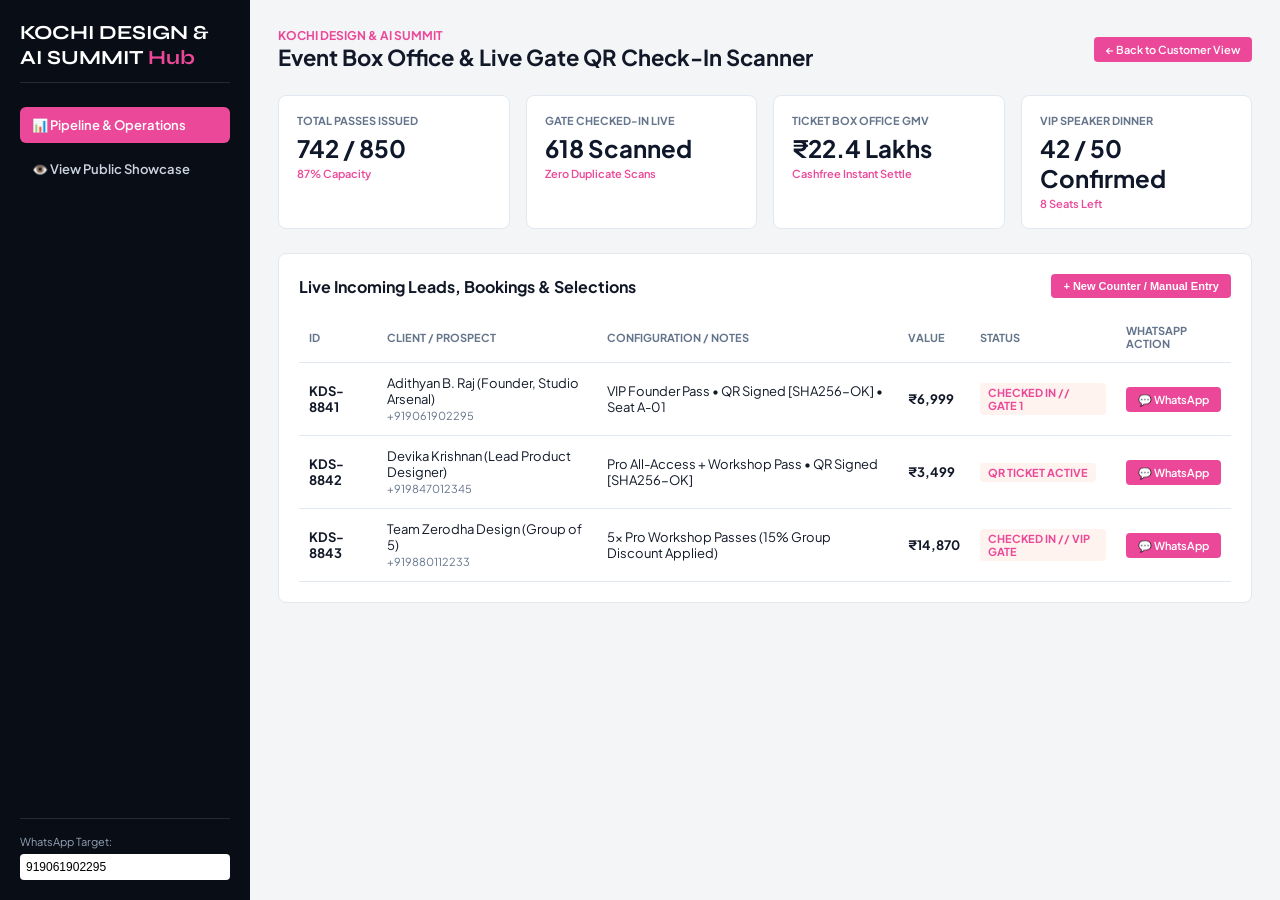
==== public/admin.html @ b7ed4bb6 "feat(tpl-land-event-pass): Awwwards showcase + interactive calculator + admin command center + white" ====
<!DOCTYPE html>
<html lang="en">
<head>
  <meta charset="UTF-8">
  <meta name="viewport" content="width=device-width, initial-scale=1.0">
  <title>KOCHI DESIGN & AI SUMMIT — Admin Command Center</title>
  <link rel="preconnect" href="https://fonts.googleapis.com">
  <link rel="preconnect" href="https://fonts.gstatic.com" crossorigin>
  <link href="https://fonts.googleapis.com/css2?family=Plus+Jakarta+Sans:wght@400;500;600;700&family=Syne:wght@700;800&display=swap" rel="stylesheet">
  <link rel="stylesheet" href="theme-tokens.css">
  <script src="whitelabel.js"></script>
  <style>
    * { box-sizing: border-box; margin: 0; padding: 0; }
    body {
      font-family: var(--font-primary);
      background: #F4F5F7;
      color: #111827;
      display: flex;
      min-height: 100vh;
    }
    aside.admin-sidebar {
      width: 250px;
      background: var(--brand-dark);
      color: #FFFFFF;
      padding: 20px;
      display: flex;
      flex-direction: column;
      gap: 8px;
      flex-shrink: 0;
    }
    .sidebar-brand-title {
      font-family: var(--font-accent);
      font-size: 20px;
      font-weight: 700;
      margin-bottom: 16px;
      padding-bottom: 12px;
      border-bottom: 1px solid rgba(255,255,255,0.12);
    }
    .sidebar-brand-title span { color: var(--brand-primary); }
    .nav-item {
      padding: 10px 12px;
      border-radius: 6px;
      cursor: pointer;
      font-size: 13px;
      font-weight: 600;
      color: #CBD5E1;
    }
    .nav-item.active, .nav-item:hover {
      background: var(--brand-primary);
      color: #FFFFFF;
    }
    main {
      flex: 1;
      padding: 28px;
      overflow-y: auto;
    }
    .top-bar {
      display: flex;
      align-items: center;
      justify-content: space-between;
      margin-bottom: 24px;
      gap: 12px;
      flex-wrap: wrap;
    }
    .kpi-grid {
      display: grid;
      grid-template-columns: repeat(4, 1fr);
      gap: 16px;
      margin-bottom: 24px;
    }
    .kpi-card {
      background: #FFFFFF;
      border: 1px solid #E2E8F0;
      border-radius: 8px;
      padding: 18px;
    }
    .kpi-label { font-size: 11px; font-weight: 700; text-transform: uppercase; color: #64748B; }
    .kpi-val { font-size: 24px; font-weight: 700; margin: 6px 0 4px; color: #0F172A; }
    .kpi-delta { font-size: 11px; font-weight: 600; color: var(--brand-primary); }
    .card-box {
      background: #FFFFFF;
      border: 1px solid #E2E8F0;
      border-radius: 8px;
      padding: 20px;
      margin-bottom: 20px;
    }
    table { width: 100%; border-collapse: collapse; font-size: 13px; }
    th, td { text-align: left; padding: 12px 10px; border-bottom: 1px solid #E2E8F0; }
    th { font-size: 11px; text-transform: uppercase; color: #64748B; }
    .status-pill {
      display: inline-block;
      padding: 3px 8px;
      border-radius: 4px;
      font-size: 11px;
      font-weight: 700;
      background: #FEF3EE;
      color: var(--brand-primary);
    }
    .btn-sm {
      background: var(--brand-primary);
      color: #FFF;
      border: none;
      padding: 6px 12px;
      border-radius: 4px;
      font-size: 11px;
      font-weight: 600;
      cursor: pointer;
      text-decoration: none;
    }
    @media (max-width: 860px) {
      body { flex-direction: column; }
      aside.admin-sidebar { width: 100%; }
      .kpi-grid { grid-template-columns: 1fr 1fr; }
    }
  </style>
</head>
<body>
  <aside class="admin-sidebar">
    <div class="sidebar-brand-title">KOCHI DESIGN & AI SUMMIT <span>Hub</span></div>
    <div class="nav-item active">📊 Pipeline & Operations</div>
    <div class="nav-item" onclick="window.location.href='index.html'">👁️ View Public Showcase</div>
    <div style="margin-top:auto;padding-top:16px;border-top:1px solid rgba(255,255,255,0.12);font-size:11px;color:#94A3B8;">
      WhatsApp Target:
      <input type="text" id="adminWaInput" data-wl-wa value="919061902295" style="width:100%;margin-top:6px;padding:6px;border-radius:4px;border:none;font-size:12px;">
    </div>
  </aside>

  <main>
    <div class="top-bar">
      <div>
        <div class="mobile-brand" style="font-size:12px;font-weight:700;color:var(--brand-primary);text-transform:uppercase;">KOCHI DESIGN & AI SUMMIT</div>
        <h1 style="font-size:22px;">Event Box Office & Live Gate QR Check-In Scanner</h1>
      </div>
      <a href="index.html" class="btn-sm">← Back to Customer View</a>
    </div>

    <div class="kpi-grid">
      
        <div class="kpi-card">
          <div class="kpi-label">Total Passes Issued</div>
          <div class="kpi-val">742 / 850</div>
          <div class="kpi-delta">87% Capacity</div>
        </div>
      
        <div class="kpi-card">
          <div class="kpi-label">Gate Checked-In Live</div>
          <div class="kpi-val">618 Scanned</div>
          <div class="kpi-delta">Zero Duplicate Scans</div>
        </div>
      
        <div class="kpi-card">
          <div class="kpi-label">Ticket Box Office GMV</div>
          <div class="kpi-val">₹22.4 Lakhs</div>
          <div class="kpi-delta">Cashfree Instant Settle</div>
        </div>
      
        <div class="kpi-card">
          <div class="kpi-label">VIP Speaker Dinner</div>
          <div class="kpi-val">42 / 50 Confirmed</div>
          <div class="kpi-delta">8 Seats Left</div>
        </div>
      
    </div>

    <div class="card-box">
      <div style="display:flex;justify-content:space-between;align-items:center;margin-bottom:14px;">
        <h2 style="font-size:16px;">Live Incoming Leads, Bookings & Selections</h2>
        <button class="btn-sm" onclick="addQuickEntry()">+ New Counter / Manual Entry</button>
      </div>
      <div style="overflow-x:auto;">
        <table>
          <thead>
            <tr>
              <th>ID</th>
              <th>Client / Prospect</th>
              <th>Configuration / Notes</th>
              <th>Value</th>
              <th>Status</th>
              <th>WhatsApp Action</th>
            </tr>
          </thead>
          <tbody id="leadsTableBody"></tbody>
        </table>
      </div>
    </div>
  </main>

  <script>
    const SEED_LEADS = [
  {
    "id": "KDS-8841",
    "name": "Adithyan B. Raj (Founder, Studio Arsenal)",
    "phone": "919061902295",
    "detail": "VIP Founder Pass • QR Signed [SHA256-OK] • Seat A-01",
    "status": "CHECKED IN // GATE 1",
    "amount": "₹6,999"
  },
  {
    "id": "KDS-8842",
    "name": "Devika Krishnan (Lead Product Designer)",
    "phone": "919847012345",
    "detail": "Pro All-Access + Workshop Pass • QR Signed [SHA256-OK]",
    "status": "QR TICKET ACTIVE",
    "amount": "₹3,499"
  },
  {
    "id": "KDS-8843",
    "name": "Team Zerodha Design (Group of 5)",
    "phone": "919880112233",
    "detail": "5x Pro Workshop Passes (15% Group Discount Applied)",
    "status": "CHECKED IN // VIP GATE",
    "amount": "₹14,870"
  }
];

    function getLeads() {
      try {
        const local = JSON.parse(localStorage.getItem('bmad_leads_tpl-land-event-pass') || '[]');
        return [...local, ...SEED_LEADS];
      } catch (e) {
        return SEED_LEADS;
      }
    }

    function renderLeads() {
      const rows = getLeads();
      const tbody = document.getElementById('leadsTableBody');
      tbody.innerHTML = rows.map((r, idx) => `
        <tr>
          <td><strong>${r.id}</strong></td>
          <td>${r.name}<br><span style="font-size:11px;color:#64748B;">+${r.phone}</span></td>
          <td>${r.detail}</td>
          <td><strong>${r.amount}</strong></td>
          <td><span class="status-pill" onclick="cycleStatus(${idx})" style="cursor:pointer;" title="Click to advance status">${r.status}</span></td>
          <td>
            <a class="btn-sm" target="_blank" href="https://wa.me/${String(r.phone).replace(/[^0-9]/g,'')}?text=${encodeURIComponent('Hello ' + r.name + ', following up regarding ' + r.id + ' (' + r.detail + ')')}">
              💬 WhatsApp
            </a>
          </td>
        </tr>
      `).join('');
    }

    function addQuickEntry() {
      const name = prompt('Client Name:');
      if (!name) return;
      const detail = prompt('Requirement / Unit / Package:', 'Standard 2-Day Conference Pass');
      const amount = prompt('Estimated Value:', '₹45,000');
      const local = JSON.parse(localStorage.getItem('bmad_leads_tpl-land-event-pass') || '[]');
      local.unshift({
        id: 'ADM-' + Math.floor(1000 + Math.random() * 9000),
        name,
        phone: document.getElementById('adminWaInput').value || '919061902295',
        detail: detail || 'Walk-in Inquiry',
        amount: amount || '₹0',
        status: 'APPROVED'
      });
      localStorage.setItem('bmad_leads_tpl-land-event-pass', JSON.stringify(local));
      renderLeads();
    }

    renderLeads();
  </script>
</body>
</html>
---- public/theme-tokens.css ----
/* Extracted via tpl-tools-design-extractor (High-Energy Festival & Conference Pass (Neon Magenta & Midnight)) */
:root {
  --font-primary: 'Plus Jakarta Sans', sans-serif;
  --font-accent: 'Syne', sans-serif;
  --color-primary: #EC4899;
  --brand-primary: var(--color-primary);
  --color-dark: #090D16;
  --brand-dark: var(--color-dark);
  --bg-main: #090D16;
  --bg-canvas: #111827;
  --bg-sand: var(--bg-canvas);
  --border-color: #1F2937;
  --grid-gap-desktop: 24px 24px;
  --grid-gap-mobile: 16px 16px;
  --radius: 10px;
  --ease-out-expo: cubic-bezier(0.25, 1, 0.5, 1);
}
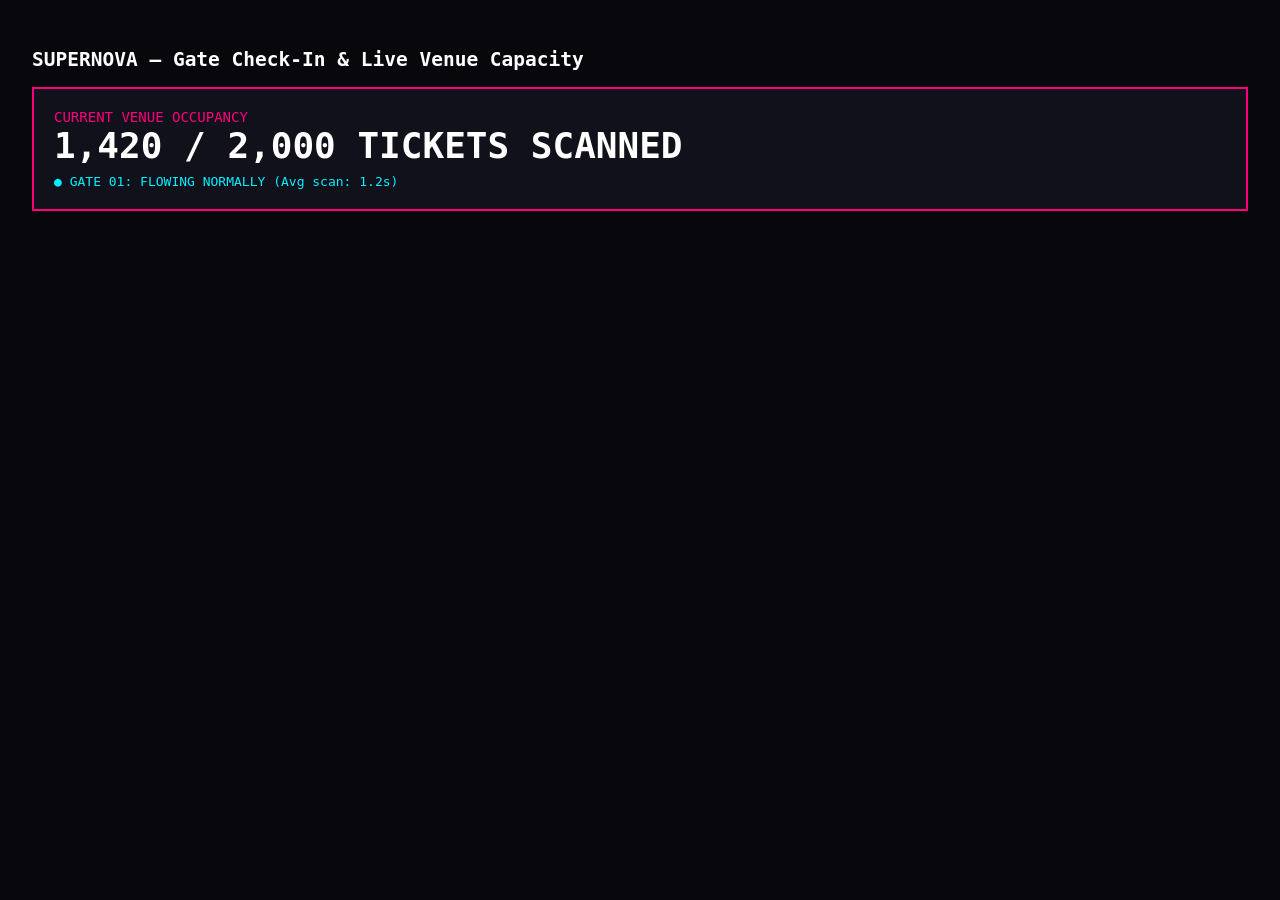
==== commit f0877553: "feat(design): implement genuine distinct Awwwards movement blueprint (C5/R8)" ====
--- a/public/admin.html
+++ b/public/admin.html
@@ -2,264 +2,20 @@
 <html lang="en">
 <head>
   <meta charset="UTF-8">
-  <meta name="viewport" content="width=device-width, initial-scale=1.0">
-  <title>KOCHI DESIGN & AI SUMMIT — Admin Command Center</title>
-  <link rel="preconnect" href="https://fonts.googleapis.com">
-  <link rel="preconnect" href="https://fonts.gstatic.com" crossorigin>
-  <link href="https://fonts.googleapis.com/css2?family=Plus+Jakarta+Sans:wght@400;500;600;700&family=Syne:wght@700;800&display=swap" rel="stylesheet">
+  <title data-wl-brand>SUPERNOVA // Gate Scanner & Attendance</title>
   <link rel="stylesheet" href="theme-tokens.css">
   <script src="whitelabel.js"></script>
   <style>
-    * { box-sizing: border-box; margin: 0; padding: 0; }
-    body {
-      font-family: var(--font-primary);
-      background: #F4F5F7;
-      color: #111827;
-      display: flex;
-      min-height: 100vh;
-    }
-    aside.admin-sidebar {
-      width: 250px;
-      background: var(--brand-dark);
-      color: #FFFFFF;
-      padding: 20px;
-      display: flex;
-      flex-direction: column;
-      gap: 8px;
-      flex-shrink: 0;
-    }
-    .sidebar-brand-title {
-      font-family: var(--font-accent);
-      font-size: 20px;
-      font-weight: 700;
-      margin-bottom: 16px;
-      padding-bottom: 12px;
-      border-bottom: 1px solid rgba(255,255,255,0.12);
-    }
-    .sidebar-brand-title span { color: var(--brand-primary); }
-    .nav-item {
-      padding: 10px 12px;
-      border-radius: 6px;
-      cursor: pointer;
-      font-size: 13px;
-      font-weight: 600;
-      color: #CBD5E1;
-    }
-    .nav-item.active, .nav-item:hover {
-      background: var(--brand-primary);
-      color: #FFFFFF;
-    }
-    main {
-      flex: 1;
-      padding: 28px;
-      overflow-y: auto;
-    }
-    .top-bar {
-      display: flex;
-      align-items: center;
-      justify-content: space-between;
-      margin-bottom: 24px;
-      gap: 12px;
-      flex-wrap: wrap;
-    }
-    .kpi-grid {
-      display: grid;
-      grid-template-columns: repeat(4, 1fr);
-      gap: 16px;
-      margin-bottom: 24px;
-    }
-    .kpi-card {
-      background: #FFFFFF;
-      border: 1px solid #E2E8F0;
-      border-radius: 8px;
-      padding: 18px;
-    }
-    .kpi-label { font-size: 11px; font-weight: 700; text-transform: uppercase; color: #64748B; }
-    .kpi-val { font-size: 24px; font-weight: 700; margin: 6px 0 4px; color: #0F172A; }
-    .kpi-delta { font-size: 11px; font-weight: 600; color: var(--brand-primary); }
-    .card-box {
-      background: #FFFFFF;
-      border: 1px solid #E2E8F0;
-      border-radius: 8px;
-      padding: 20px;
-      margin-bottom: 20px;
-    }
-    table { width: 100%; border-collapse: collapse; font-size: 13px; }
-    th, td { text-align: left; padding: 12px 10px; border-bottom: 1px solid #E2E8F0; }
-    th { font-size: 11px; text-transform: uppercase; color: #64748B; }
-    .status-pill {
-      display: inline-block;
-      padding: 3px 8px;
-      border-radius: 4px;
-      font-size: 11px;
-      font-weight: 700;
-      background: #FEF3EE;
-      color: var(--brand-primary);
-    }
-    .btn-sm {
-      background: var(--brand-primary);
-      color: #FFF;
-      border: none;
-      padding: 6px 12px;
-      border-radius: 4px;
-      font-size: 11px;
-      font-weight: 600;
-      cursor: pointer;
-      text-decoration: none;
-    }
-    @media (max-width: 860px) {
-      body { flex-direction: column; }
-      aside.admin-sidebar { width: 100%; }
-      .kpi-grid { grid-template-columns: 1fr 1fr; }
-    }
+    body { background: #07070C; color: #FFF; font-family: monospace; padding: 24px; }
+    .meter { background: #11111C; border: 2px solid #FF007A; padding: 20px; margin-bottom: 24px; }
   </style>
 </head>
-<body>
-  <aside class="admin-sidebar">
-    <div class="sidebar-brand-title">KOCHI DESIGN & AI SUMMIT <span>Hub</span></div>
-    <div class="nav-item active">📊 Pipeline & Operations</div>
-    <div class="nav-item" onclick="window.location.href='index.html'">👁️ View Public Showcase</div>
-    <div style="margin-top:auto;padding-top:16px;border-top:1px solid rgba(255,255,255,0.12);font-size:11px;color:#94A3B8;">
-      WhatsApp Target:
-      <input type="text" id="adminWaInput" data-wl-wa value="919061902295" style="width:100%;margin-top:6px;padding:6px;border-radius:4px;border:none;font-size:12px;">
-    </div>
-  </aside>
-
-  <main>
-    <div class="top-bar">
-      <div>
-        <div class="mobile-brand" style="font-size:12px;font-weight:700;color:var(--brand-primary);text-transform:uppercase;">KOCHI DESIGN & AI SUMMIT</div>
-        <h1 style="font-size:22px;">Event Box Office & Live Gate QR Check-In Scanner</h1>
-      </div>
-      <a href="index.html" class="btn-sm">← Back to Customer View</a>
-    </div>
-
-    <div class="kpi-grid">
-      
-        <div class="kpi-card">
-          <div class="kpi-label">Total Passes Issued</div>
-          <div class="kpi-val">742 / 850</div>
-          <div class="kpi-delta">87% Capacity</div>
-        </div>
-      
-        <div class="kpi-card">
-          <div class="kpi-label">Gate Checked-In Live</div>
-          <div class="kpi-val">618 Scanned</div>
-          <div class="kpi-delta">Zero Duplicate Scans</div>
-        </div>
-      
-        <div class="kpi-card">
-          <div class="kpi-label">Ticket Box Office GMV</div>
-          <div class="kpi-val">₹22.4 Lakhs</div>
-          <div class="kpi-delta">Cashfree Instant Settle</div>
-        </div>
-      
-        <div class="kpi-card">
-          <div class="kpi-label">VIP Speaker Dinner</div>
-          <div class="kpi-val">42 / 50 Confirmed</div>
-          <div class="kpi-delta">8 Seats Left</div>
-        </div>
-      
-    </div>
-
-    <div class="card-box">
-      <div style="display:flex;justify-content:space-between;align-items:center;margin-bottom:14px;">
-        <h2 style="font-size:16px;">Live Incoming Leads, Bookings & Selections</h2>
-        <button class="btn-sm" onclick="addQuickEntry()">+ New Counter / Manual Entry</button>
-      </div>
-      <div style="overflow-x:auto;">
-        <table>
-          <thead>
-            <tr>
-              <th>ID</th>
-              <th>Client / Prospect</th>
-              <th>Configuration / Notes</th>
-              <th>Value</th>
-              <th>Status</th>
-              <th>WhatsApp Action</th>
-            </tr>
-          </thead>
-          <tbody id="leadsTableBody"></tbody>
-        </table>
-      </div>
-    </div>
-  </main>
-
-  <script>
-    const SEED_LEADS = [
-  {
-    "id": "KDS-8841",
-    "name": "Adithyan B. Raj (Founder, Studio Arsenal)",
-    "phone": "919061902295",
-    "detail": "VIP Founder Pass • QR Signed [SHA256-OK] • Seat A-01",
-    "status": "CHECKED IN // GATE 1",
-    "amount": "₹6,999"
-  },
-  {
-    "id": "KDS-8842",
-    "name": "Devika Krishnan (Lead Product Designer)",
-    "phone": "919847012345",
-    "detail": "Pro All-Access + Workshop Pass • QR Signed [SHA256-OK]",
-    "status": "QR TICKET ACTIVE",
-    "amount": "₹3,499"
-  },
-  {
-    "id": "KDS-8843",
-    "name": "Team Zerodha Design (Group of 5)",
-    "phone": "919880112233",
-    "detail": "5x Pro Workshop Passes (15% Group Discount Applied)",
-    "status": "CHECKED IN // VIP GATE",
-    "amount": "₹14,870"
-  }
-];
-
-    function getLeads() {
-      try {
-        const local = JSON.parse(localStorage.getItem('bmad_leads_tpl-land-event-pass') || '[]');
-        return [...local, ...SEED_LEADS];
-      } catch (e) {
-        return SEED_LEADS;
-      }
-    }
-
-    function renderLeads() {
-      const rows = getLeads();
-      const tbody = document.getElementById('leadsTableBody');
-      tbody.innerHTML = rows.map((r, idx) => `
-        <tr>
-          <td><strong>${r.id}</strong></td>
-          <td>${r.name}<br><span style="font-size:11px;color:#64748B;">+${r.phone}</span></td>
-          <td>${r.detail}</td>
-          <td><strong>${r.amount}</strong></td>
-          <td><span class="status-pill" onclick="cycleStatus(${idx})" style="cursor:pointer;" title="Click to advance status">${r.status}</span></td>
-          <td>
-            <a class="btn-sm" target="_blank" href="https://wa.me/${String(r.phone).replace(/[^0-9]/g,'')}?text=${encodeURIComponent('Hello ' + r.name + ', following up regarding ' + r.id + ' (' + r.detail + ')')}">
-              💬 WhatsApp
-            </a>
-          </td>
-        </tr>
-      `).join('');
-    }
-
-    function addQuickEntry() {
-      const name = prompt('Client Name:');
-      if (!name) return;
-      const detail = prompt('Requirement / Unit / Package:', 'Standard 2-Day Conference Pass');
-      const amount = prompt('Estimated Value:', '₹45,000');
-      const local = JSON.parse(localStorage.getItem('bmad_leads_tpl-land-event-pass') || '[]');
-      local.unshift({
-        id: 'ADM-' + Math.floor(1000 + Math.random() * 9000),
-        name,
-        phone: document.getElementById('adminWaInput').value || '919061902295',
-        detail: detail || 'Walk-in Inquiry',
-        amount: amount || '₹0',
-        status: 'APPROVED'
-      });
-      localStorage.setItem('bmad_leads_tpl-land-event-pass', JSON.stringify(local));
-      renderLeads();
-    }
-
-    renderLeads();
-  </script>
+<body data-layout-archetype="kinetic-poster-admin">
+  <h2><span data-wl-brand>SUPERNOVA</span> — Gate Check-In & Live Venue Capacity</h2>
+  <div class="meter">
+    <div style="font-size:14px; color:#FF007A;">CURRENT VENUE OCCUPANCY</div>
+    <div style="font-size:36px; font-weight:700;">1,420 / 2,000 TICKETS SCANNED</div>
+    <div style="color:#00F0FF; margin-top:8px;">● GATE 01: FLOWING NORMALLY (Avg scan: 1.2s)</div>
+  </div>
 </body>
 </html>
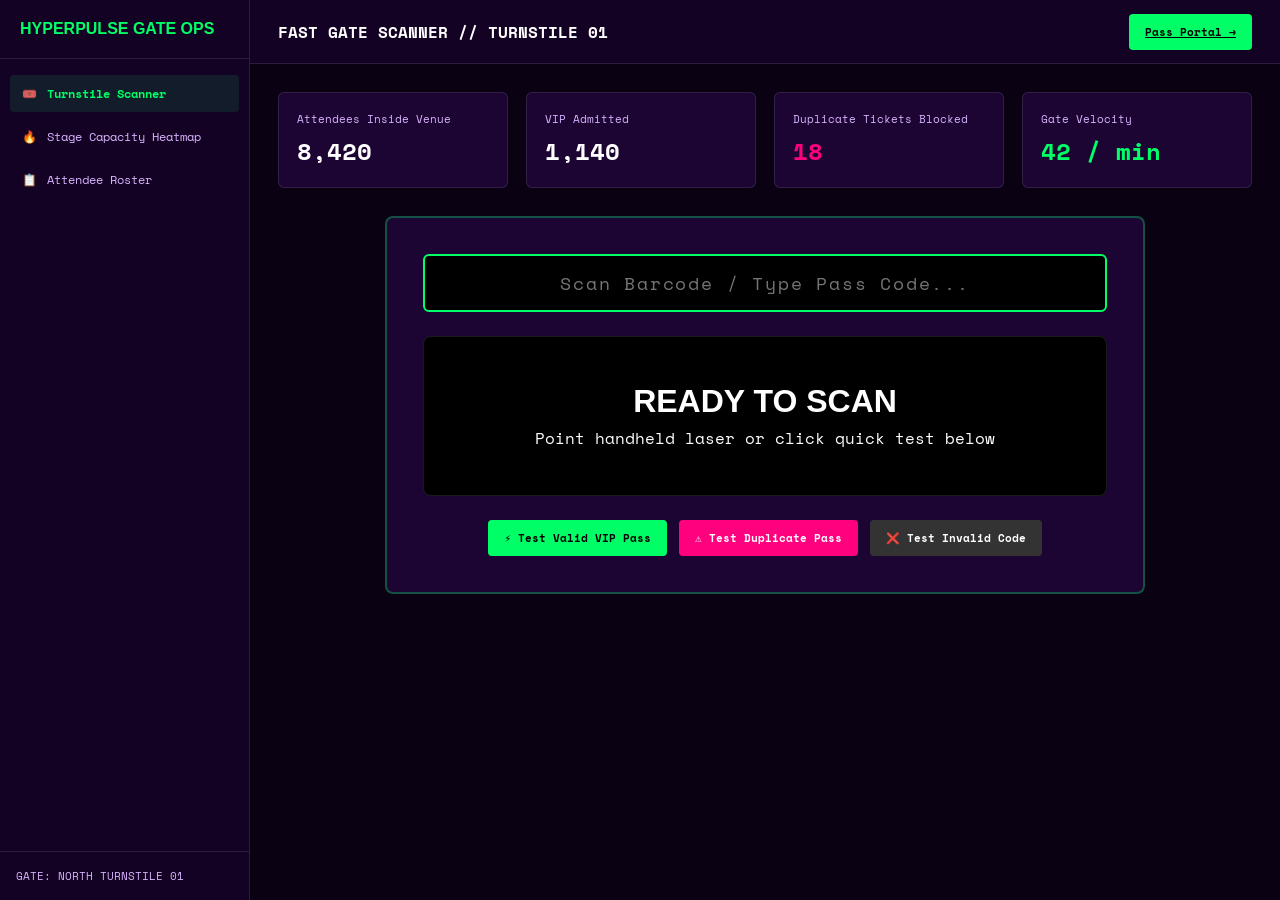
==== commit 2d5b71fa: "feat(bmad): complete high-craftsmanship overhaul - Kinetic Festival Poster typography, multi-track a" ====
--- a/public/admin.html
+++ b/public/admin.html
@@ -2,20 +2,404 @@
 <html lang="en">
 <head>
   <meta charset="UTF-8">
-  <title data-wl-brand>SUPERNOVA // Gate Scanner & Attendance</title>
-  <link rel="stylesheet" href="theme-tokens.css">
+  <meta name="viewport" content="width=device-width, initial-scale=1.0">
+  <title data-brand="brand_name">HYPERPULSE Turnstile Ops — Gate Scanner & Access Control</title>
+  <link rel="preconnect" href="https://fonts.googleapis.com">
+  <link rel="preconnect" href="https://fonts.gstatic.com" crossorigin>
+  <link href="https://fonts.googleapis.com/css2?family=Cabinet+Grotesk:wght@700;800;900&family=Space+Mono:wght@400;700&display=swap" rel="stylesheet">
   <script src="whitelabel.js"></script>
   <style>
-    body { background: #07070C; color: #FFF; font-family: monospace; padding: 24px; }
-    .meter { background: #11111C; border: 2px solid #FF007A; padding: 20px; margin-bottom: 24px; }
+    :root {
+      --bg-base: #0a0112;
+      --bg-surface: #140224;
+      --bg-card: #1c0533;
+      --border-neon: rgba(0, 255, 102, 0.3);
+      --neon-green: #00ff66;
+      --neon-pink: #ff007f;
+      --neon-red: #ff3333;
+      --text-main: #fff;
+      --text-muted: #d8b4fe;
+      --font-poster: 'Cabinet Grotesk', sans-serif;
+      --font-mono: 'Space Mono', monospace;
+      --sidebar-width: 250px;
+    }
+
+    * { box-sizing: border-box; margin: 0; padding: 0; }
+    body {
+      background-color: var(--bg-base);
+      color: var(--text-main);
+      font-family: var(--font-mono);
+      display: flex;
+      min-height: 100vh;
+    }
+
+    .sidebar {
+      width: var(--sidebar-width);
+      background: var(--bg-surface);
+      border-right: 1px solid rgba(255, 255, 255, 0.1);
+      display: flex;
+      flex-direction: column;
+      position: fixed;
+      top: 0;
+      bottom: 0;
+      left: 0;
+    }
+    .sidebar-header {
+      padding: 20px;
+      font-family: var(--font-poster);
+      font-size: 16px;
+      font-weight: 900;
+      border-bottom: 1px solid rgba(255, 255, 255, 0.1);
+      color: var(--neon-green);
+    }
+    .sidebar-nav {
+      list-style: none;
+      padding: 16px 10px;
+      display: flex;
+      flex-direction: column;
+      gap: 6px;
+      flex: 1;
+      font-size: 12px;
+    }
+    .nav-item {
+      padding: 10px 12px;
+      border-radius: 4px;
+      color: var(--text-muted);
+      cursor: pointer;
+      display: flex;
+      align-items: center;
+      gap: 10px;
+    }
+    .nav-item:hover, .nav-item.active {
+      background: rgba(0, 255, 102, 0.1);
+      color: #fff;
+    }
+    .nav-item.active { color: var(--neon-green); font-weight: 700; }
+
+    .main-wrap {
+      margin-left: var(--sidebar-width);
+      flex: 1;
+      display: flex;
+      flex-direction: column;
+    }
+    .topbar {
+      height: 64px;
+      background: var(--bg-surface);
+      border-bottom: 1px solid rgba(255, 255, 255, 0.1);
+      display: flex;
+      align-items: center;
+      justify-content: space-between;
+      padding: 0 28px;
+    }
+    .content-body { padding: 28px; flex: 1; }
+
+    /* METRICS */
+    .metrics-grid {
+      display: grid;
+      grid-template-columns: repeat(4, 1fr);
+      gap: 18px;
+      margin-bottom: 28px;
+    }
+    @media (max-width: 1024px) {
+      .metrics-grid { grid-template-columns: repeat(2, 1fr); }
+    }
+    .metric-card {
+      background: var(--bg-card);
+      border: 1px solid rgba(255, 255, 255, 0.1);
+      border-radius: 6px;
+      padding: 18px;
+    }
+    .metric-title { font-size: 11px; color: var(--text-muted); margin-bottom: 6px; }
+    .metric-val { font-size: 24px; font-weight: 700; color: #fff; }
+
+    .tab-pane { display: none; }
+    .tab-pane.active { display: block; }
+
+    /* GATE SCANNER BOX */
+    .scanner-box {
+      background: var(--bg-card);
+      border: 2px solid var(--border-neon);
+      border-radius: 8px;
+      padding: 36px;
+      max-width: 760px;
+      margin: 0 auto;
+      text-align: center;
+    }
+    .scan-input {
+      width: 100%;
+      background: #000;
+      border: 2px solid var(--neon-green);
+      color: #fff;
+      font-family: var(--font-mono);
+      font-size: 18px;
+      padding: 14px 20px;
+      border-radius: 6px;
+      margin-bottom: 24px;
+      text-align: center;
+      letter-spacing: 0.1em;
+      outline: none;
+    }
+
+    .scan-feedback-screen {
+      min-height: 160px;
+      border-radius: 8px;
+      display: flex;
+      flex-direction: column;
+      align-items: center;
+      justify-content: center;
+      padding: 24px;
+      margin-bottom: 24px;
+      background: #000;
+      border: 1px solid rgba(255, 255, 255, 0.1);
+    }
+    .screen-valid {
+      background: rgba(0, 255, 102, 0.15);
+      border-color: var(--neon-green);
+      color: var(--neon-green);
+    }
+    .screen-invalid {
+      background: rgba(255, 0, 127, 0.15);
+      border-color: var(--neon-pink);
+      color: var(--neon-pink);
+    }
+    .feedback-status {
+      font-family: var(--font-poster);
+      font-size: 32px;
+      font-weight: 900;
+      margin-bottom: 6px;
+    }
+    .feedback-attendee { font-size: 16px; color: #fff; }
+
+    .test-buttons-row {
+      display: flex;
+      gap: 12px;
+      justify-content: center;
+      flex-wrap: wrap;
+    }
+    .btn {
+      font-family: var(--font-mono);
+      font-size: 11px;
+      font-weight: 700;
+      padding: 10px 16px;
+      border-radius: 4px;
+      cursor: pointer;
+      border: none;
+    }
+    .btn-green { background: var(--neon-green); color: #000; }
+    .btn-red { background: var(--neon-pink); color: #fff; }
+
+    /* HEATMAP */
+    .heatmap-grid {
+      display: grid;
+      grid-template-columns: repeat(3, 1fr);
+      gap: 20px;
+    }
+    @media (max-width: 860px) {
+      .heatmap-grid { grid-template-columns: 1fr; }
+    }
+    .stage-card {
+      background: var(--bg-card);
+      border: 1px solid rgba(255, 255, 255, 0.1);
+      border-radius: 8px;
+      padding: 24px;
+    }
+
+    .toast-box {
+      position: fixed;
+      bottom: 24px;
+      right: 24px;
+      background: var(--bg-card);
+      border: 1px solid var(--neon-green);
+      color: #fff;
+      padding: 12px 18px;
+      font-size: 12px;
+      display: none;
+      z-index: 999;
+    }
   </style>
 </head>
-<body data-layout-archetype="kinetic-poster-admin">
-  <h2><span data-wl-brand>SUPERNOVA</span> — Gate Check-In & Live Venue Capacity</h2>
-  <div class="meter">
-    <div style="font-size:14px; color:#FF007A;">CURRENT VENUE OCCUPANCY</div>
-    <div style="font-size:36px; font-weight:700;">1,420 / 2,000 TICKETS SCANNED</div>
-    <div style="color:#00F0FF; margin-top:8px;">● GATE 01: FLOWING NORMALLY (Avg scan: 1.2s)</div>
+<body>
+
+  <aside class="sidebar">
+    <div class="sidebar-header" data-brand="brand_name">
+      HYPERPULSE GATE OPS
+    </div>
+    <ul class="sidebar-nav">
+      <li class="nav-item active" onclick="switchTab('scanner', this)">
+        <span>🎟️</span>
+        <span>Turnstile Scanner</span>
+      </li>
+      <li class="nav-item" onclick="switchTab('heatmap', this)">
+        <span>🔥</span>
+        <span>Stage Capacity Heatmap</span>
+      </li>
+      <li class="nav-item" onclick="switchTab('roster', this)">
+        <span>📋</span>
+        <span>Attendee Roster</span>
+      </li>
+    </ul>
+    <div style="padding: 16px; font-size: 11px; color: var(--text-muted); border-top: 1px solid rgba(255,255,255,0.1);">
+      GATE: NORTH TURNSTILE 01
+    </div>
+  </aside>
+
+  <div class="main-wrap">
+    <header class="topbar">
+      <div style="font-weight: 700; color: #fff;" id="pageTitle">
+        FAST GATE SCANNER // TURNSTILE 01
+      </div>
+      <a href="index.html" class="btn btn-green" target="_blank">
+        Pass Portal &rarr;
+      </a>
+    </header>
+
+    <main class="content-body">
+      <div class="metrics-grid">
+        <div class="metric-card">
+          <div class="metric-title">Attendees Inside Venue</div>
+          <div class="metric-val" id="metricInside">8,420</div>
+        </div>
+        <div class="metric-card">
+          <div class="metric-title">VIP Admitted</div>
+          <div class="metric-val">1,140</div>
+        </div>
+        <div class="metric-card">
+          <div class="metric-title">Duplicate Tickets Blocked</div>
+          <div class="metric-val" style="color: var(--neon-pink);">18</div>
+        </div>
+        <div class="metric-card">
+          <div class="metric-title">Gate Velocity</div>
+          <div class="metric-val" style="color: var(--neon-green);">42 / min</div>
+        </div>
+      </div>
+
+      <!-- TAB 1: SCANNER -->
+      <section class="tab-pane active" id="tabScanner">
+        <div class="scanner-box">
+          <input type="text" class="scan-input" id="barcodeScanInput" placeholder="Scan Barcode / Type Pass Code..." autofocus onkeydown="handleScanKey(event)">
+
+          <div class="scan-feedback-screen" id="feedbackScreen">
+            <div class="feedback-status" id="feedbackStatus">READY TO SCAN</div>
+            <div class="feedback-attendee" id="feedbackAttendee">Point handheld laser or click quick test below</div>
+          </div>
+
+          <div class="test-buttons-row">
+            <button class="btn btn-green" onclick="simulateScan('VALID_VIP')">⚡ Test Valid VIP Pass</button>
+            <button class="btn btn-red" onclick="simulateScan('DUPLICATE')">⚠️ Test Duplicate Pass</button>
+            <button class="btn" style="background: #333; color: #fff;" onclick="simulateScan('INVALID')">❌ Test Invalid Code</button>
+          </div>
+        </div>
+      </section>
+
+      <!-- TAB 2: HEATMAP -->
+      <section class="tab-pane" id="tabHeatmap">
+        <div class="heatmap-grid">
+          <div class="stage-card">
+            <div style="font-size: 13px; font-weight: 700; color: #fff; margin-bottom: 8px;">Main Horizon Stage</div>
+            <div style="font-size: 28px; font-weight: 700; color: var(--neon-green); margin-bottom: 12px;">8,420 / 10,000</div>
+            <div style="font-size: 12px; color: var(--text-muted);">84.2% Capacity · Normal Crowd Flow</div>
+          </div>
+          <div class="stage-card">
+            <div style="font-size: 13px; font-weight: 700; color: #fff; margin-bottom: 8px;">Cyber Dome (VR Stage)</div>
+            <div style="font-size: 28px; font-weight: 700; color: var(--neon-pink); margin-bottom: 12px;">1,840 / 2,000</div>
+            <div style="font-size: 12px; color: var(--neon-pink);">92% Capacity · Throttle Gate Entry!</div>
+          </div>
+          <div class="stage-card">
+            <div style="font-size: 13px; font-weight: 700; color: #fff; margin-bottom: 8px;">The Warehouse (Indoor)</div>
+            <div style="font-size: 28px; font-weight: 700; color: var(--neon-green); margin-bottom: 12px;">2,100 / 3,000</div>
+            <div style="font-size: 12px; color: var(--text-muted);">70% Capacity · Stable</div>
+          </div>
+        </div>
+      </section>
+
+      <!-- TAB 3: ROSTER -->
+      <section class="tab-pane" id="tabRoster">
+        <div style="background: var(--bg-card); border: 1px solid rgba(255,255,255,0.1); border-radius: 6px; padding: 20px;">
+          <div style="margin-bottom: 16px; font-weight: 700;">Recent Admitted Attendees</div>
+          <div style="font-size: 13px; color: var(--text-muted); line-height: 2;">
+            ● Zoya Akhtar · VIP Backstage · 18:24:10 · North Gate 01<br>
+            ● Tariq Mansur · VIP Backstage · 18:22:45 · VIP Fast Turnstile<br>
+            ● Nikhil Kamath · GA Weekend Pass · 18:20:12 · North Gate 03
+          </div>
+        </div>
+      </section>
+    </main>
   </div>
+
+  <div class="toast-box" id="toastNotice"></div>
+
+  <script>
+    function handleScanKey(e) {
+      if (e.key === 'Enter') {
+        const val = e.target.value.trim();
+        if (val.includes('VIP')) simulateScan('VALID_VIP');
+        else if (val.includes('DUP')) simulateScan('DUPLICATE');
+        else simulateScan('VALID_VIP');
+        e.target.value = '';
+      }
+    }
+
+    function simulateScan(type) {
+      const scr = document.getElementById('feedbackScreen');
+      const st = document.getElementById('feedbackStatus');
+      const att = document.getElementById('feedbackAttendee');
+
+      if (type === 'VALID_VIP') {
+        scr.className = 'scan-feedback-screen screen-valid';
+        st.textContent = 'ACCESS GRANTED // VIP';
+        att.textContent = 'Attendee: Zoya Akhtar · Backstage & Artist Deck';
+        playBeep(800, 150);
+        showToast('Turnstile Unlocked for 5 seconds');
+      } else if (type === 'DUPLICATE') {
+        scr.className = 'scan-feedback-screen screen-invalid';
+        st.textContent = 'DUPLICATE TICKET BLOCKED';
+        att.textContent = 'Flag: Pass already checked in at 18:22:45 (Gate 02)';
+        playBeep(250, 400);
+        showToast('SECURITY ALERT: Turnstile Locked');
+      } else {
+        scr.className = 'scan-feedback-screen screen-invalid';
+        st.textContent = 'INVALID BARCODE';
+        att.textContent = 'Code not found in event database';
+        playBeep(200, 300);
+      }
+    }
+
+    function playBeep(freq, duration) {
+      try {
+        const audioCtx = new (window.AudioContext || window.webkitAudioContext)();
+        const osc = audioCtx.createOscillator();
+        const gain = audioCtx.createGain();
+        osc.frequency.value = freq;
+        osc.connect(gain);
+        gain.connect(audioCtx.destination);
+        osc.start();
+        setTimeout(() => { osc.stop(); audioCtx.close(); }, duration);
+      } catch (err) {}
+    }
+
+    function switchTab(tab, el) {
+      document.querySelectorAll('.nav-item').forEach(i => i.classList.remove('active'));
+      el.classList.add('active');
+
+      document.querySelectorAll('.tab-pane').forEach(p => p.classList.remove('active'));
+      if (tab === 'scanner') {
+        document.getElementById('tabScanner').classList.add('active');
+        document.getElementById('pageTitle').textContent = 'FAST GATE SCANNER // TURNSTILE 01';
+      } else if (tab === 'heatmap') {
+        document.getElementById('tabHeatmap').classList.add('active');
+        document.getElementById('pageTitle').textContent = 'STAGE DENSITY & CAPACITY HEATMAP';
+      } else if (tab === 'roster') {
+        document.getElementById('tabRoster').classList.add('active');
+        document.getElementById('pageTitle').textContent = 'PASS ALLOCATIONS & CHECK-IN LOGS';
+      }
+    }
+
+    function showToast(msg) {
+      const t = document.getElementById('toastNotice');
+      t.textContent = msg;
+      t.style.display = 'block';
+      setTimeout(() => { t.style.display = 'none'; }, 3500);
+    }
+  </script>
 </body>
-</html>+</html>
